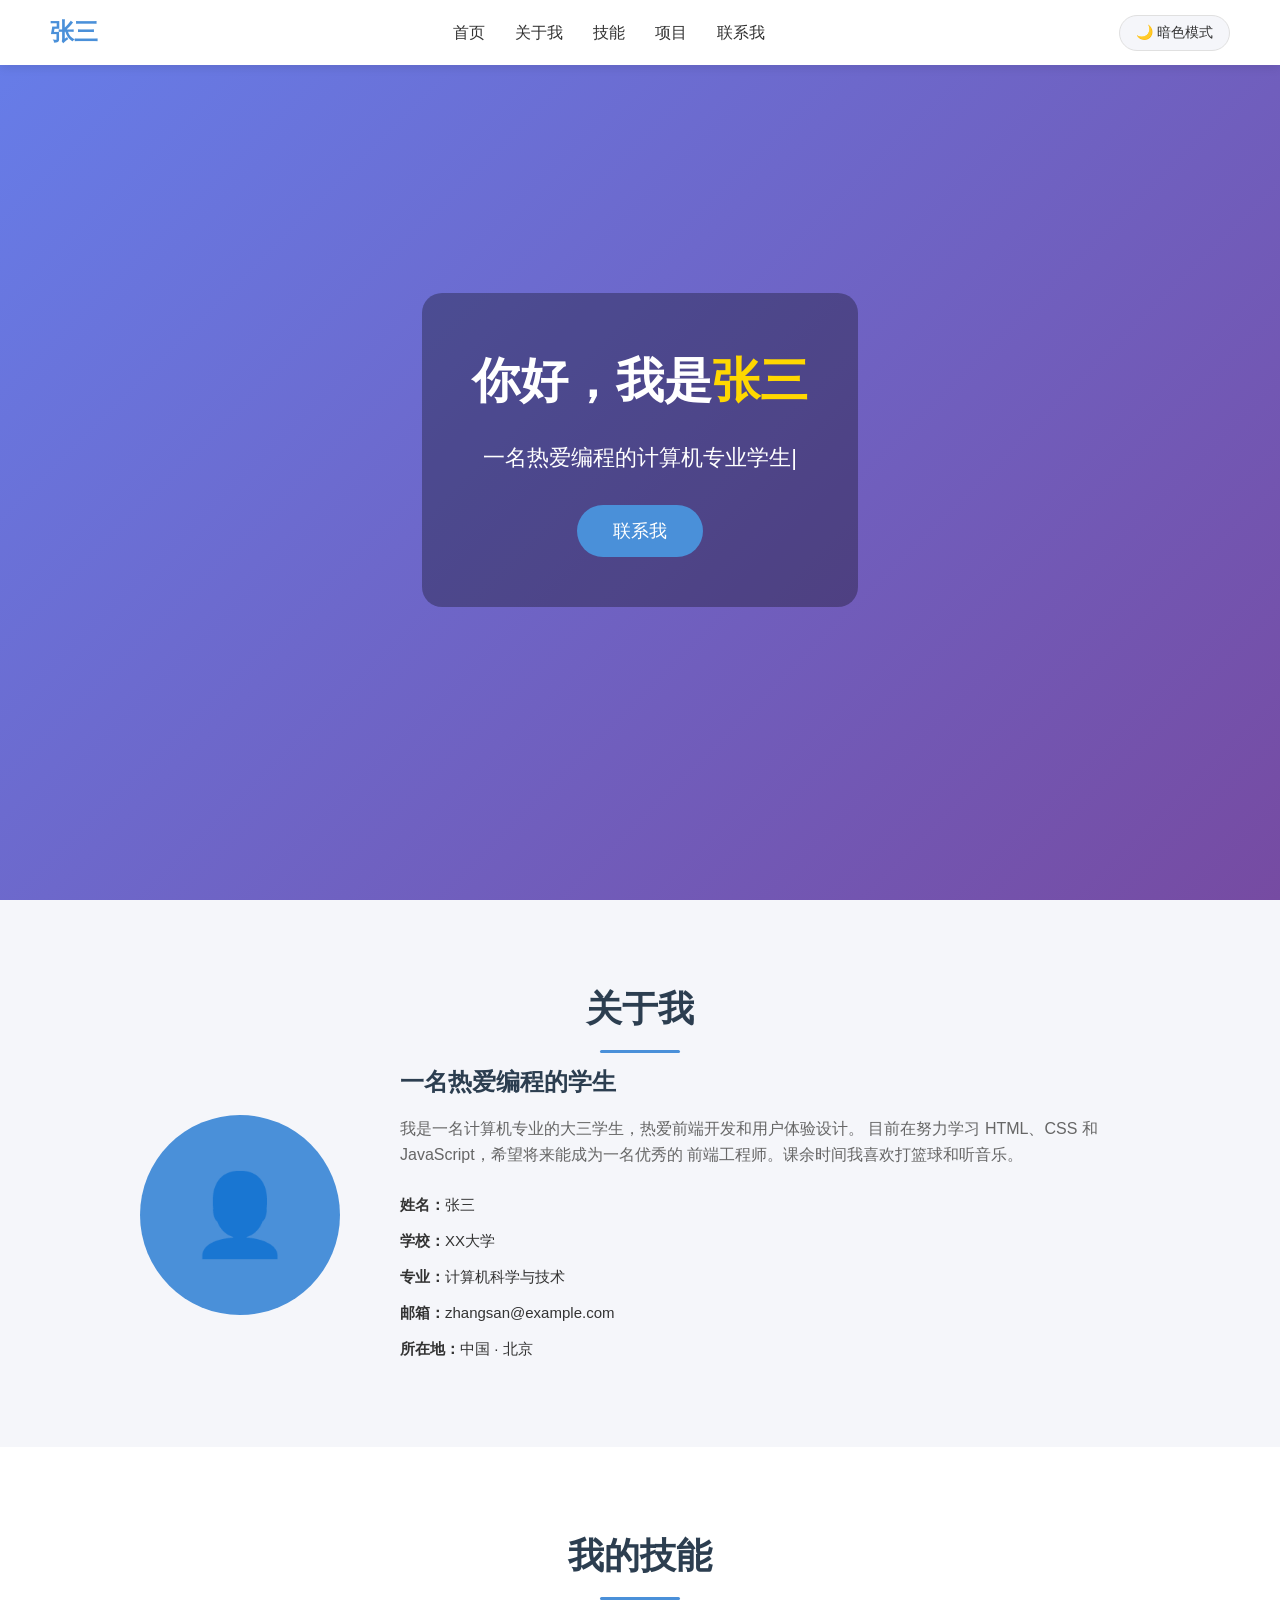
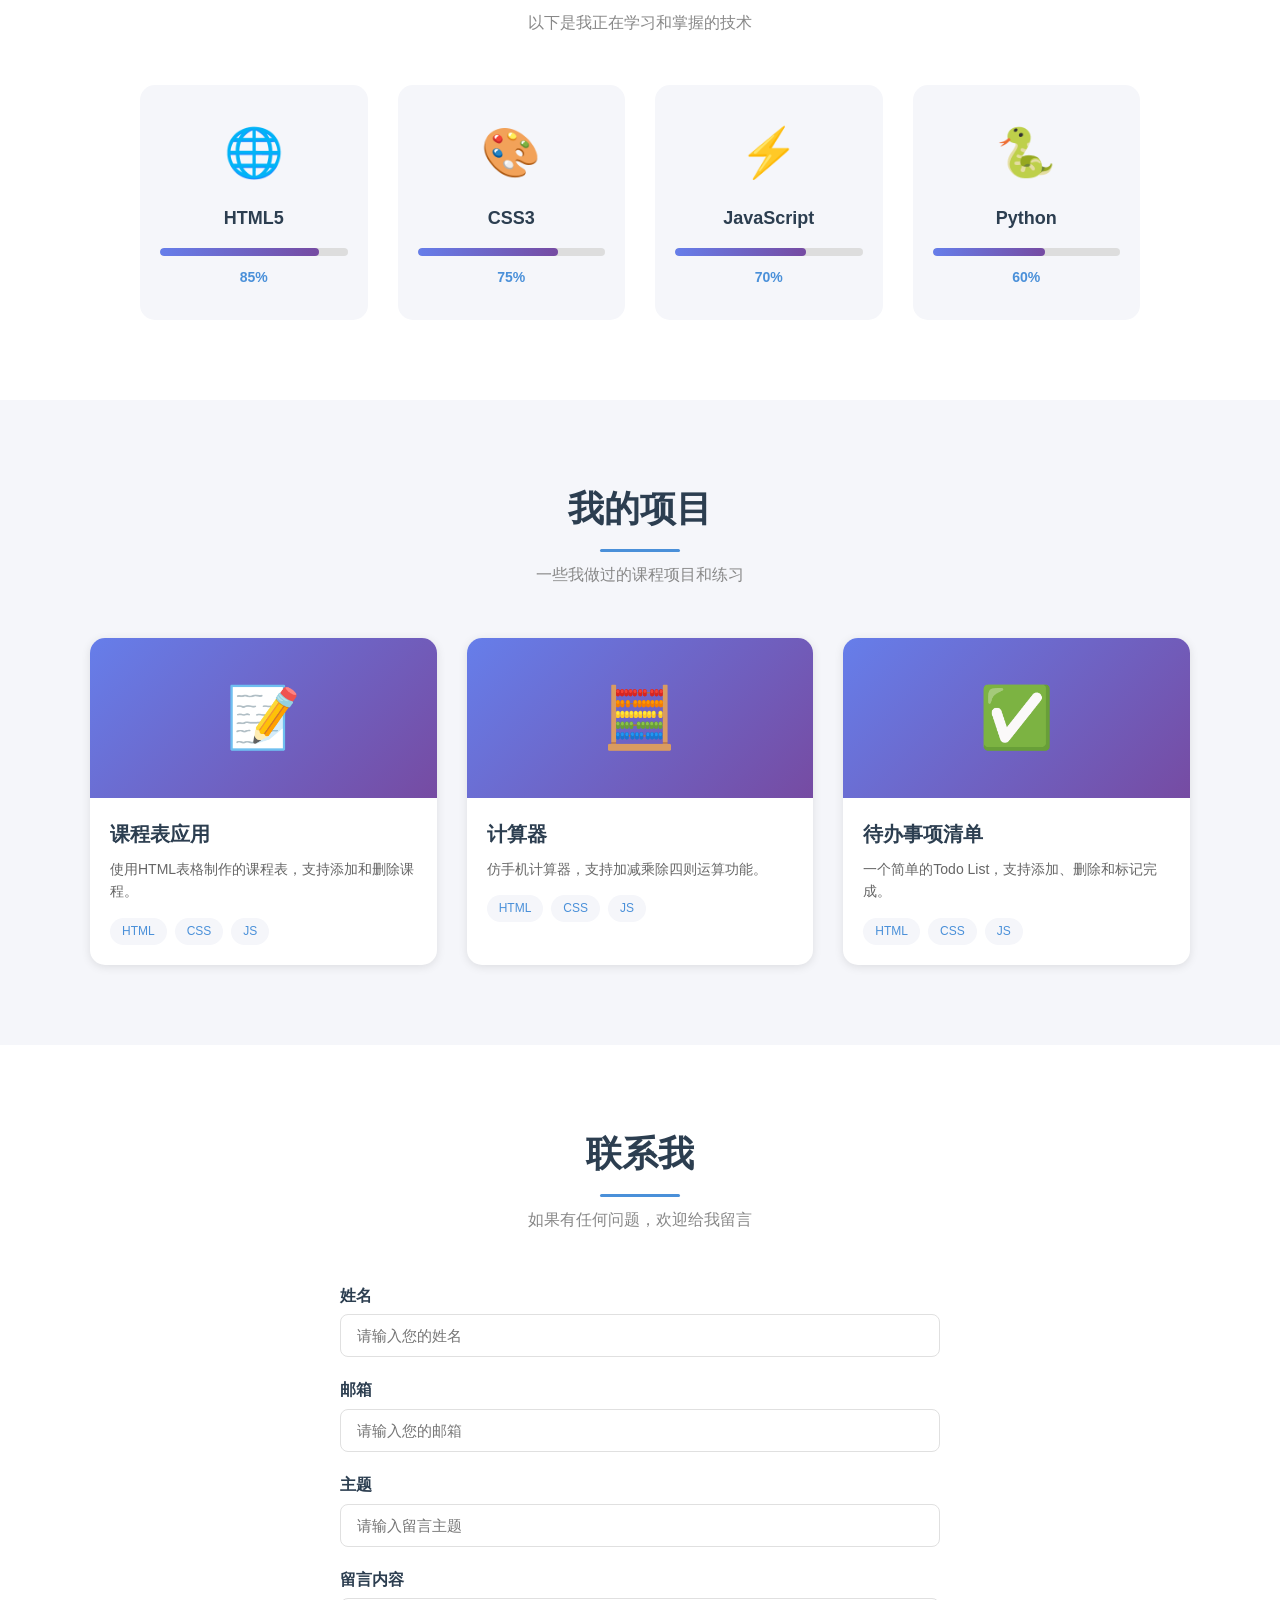
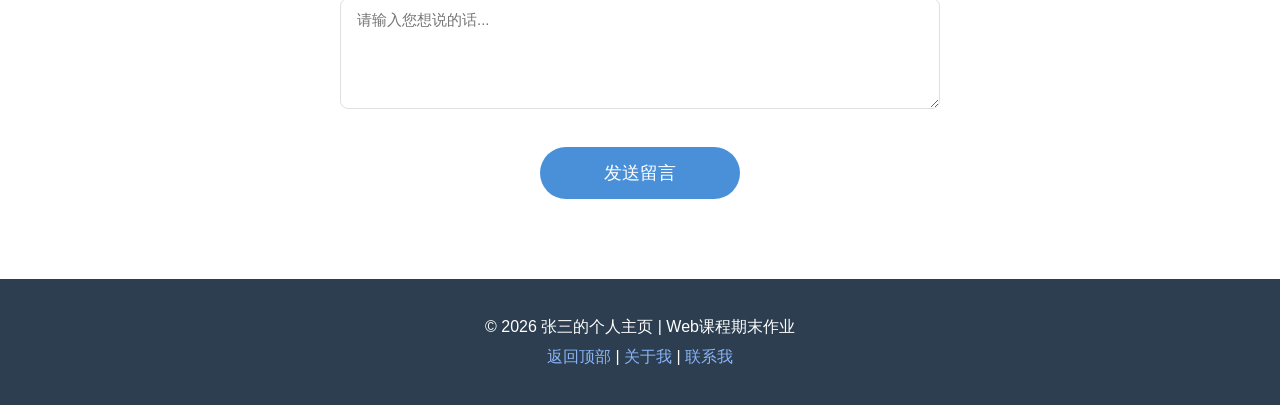
==== no-comments/index.html @ 019f41ea "个人主页 - Web课程期末作业 包含带注释和无注释两个版本，涵盖HTML/CSS/JS基础知识。" ====
<!DOCTYPE html>
<html lang="zh-CN">
<head>
    <meta charset="UTF-8">
    <meta name="viewport" content="width=device-width, initial-scale=1.0">
    <title>张三的个人主页 - Web期末作业</title>
    <link rel="stylesheet" href="style.css">
</head>
<body>
    <nav id="navbar">
        <div class="nav-logo">张三</div>
        <ul class="nav-links">
            <li><a href="#home">首页</a></li>
            <li><a href="#about">关于我</a></li>
            <li><a href="#skills">技能</a></li>
            <li><a href="#projects">项目</a></li>
            <li><a href="#contact">联系我</a></li>
        </ul>
        <button id="theme-toggle" class="theme-btn">🌙 暗色模式</button>
    </nav>

    <section id="home" class="hero">
        <div class="hero-overlay">
            <h1>你好，我是<span class="highlight">张三</span></h1>
            <p class="typing-text" id="typing-text"></p>
            <button class="btn-primary" onclick="scrollToSection('contact')">
                联系我
            </button>
        </div>
    </section>

    <section id="about" class="about-section">
        <h2 class="section-title">关于我</h2>
        <div class="about-container">
            <div class="about-image">
                <div class="avatar-placeholder">
                    <span>👤</span>
                </div>
            </div>
            <div class="about-text">
                <h3>一名热爱编程的学生</h3>
                <p>
                    我是一名计算机专业的大三学生，热爱前端开发和用户体验设计。
                    目前在努力学习 HTML、CSS 和 JavaScript，希望将来能成为一名优秀的
                    前端工程师。课余时间我喜欢打篮球和听音乐。
                </p>
                <ul class="info-list">
                    <li><strong>姓名：</strong>张三</li>
                    <li><strong>学校：</strong>XX大学</li>
                    <li><strong>专业：</strong>计算机科学与技术</li>
                    <li><strong>邮箱：</strong>zhangsan@example.com</li>
                    <li><strong>所在地：</strong>中国 · 北京</li>
                </ul>
            </div>
        </div>
    </section>

    <section id="skills" class="skills-section">
        <h2 class="section-title">我的技能</h2>
        <p class="section-subtitle">以下是我正在学习和掌握的技术</p>
        <div class="skills-grid">
            <div class="skill-card">
                <div class="skill-icon">🌐</div>
                <h3>HTML5</h3>
                <div class="progress-bar">
                    <div class="progress-fill" data-width="85%"></div>
                </div>
                <span class="skill-level">85%</span>
            </div>

            <div class="skill-card">
                <div class="skill-icon">🎨</div>
                <h3>CSS3</h3>
                <div class="progress-bar">
                    <div class="progress-fill" data-width="75%"></div>
                </div>
                <span class="skill-level">75%</span>
            </div>

            <div class="skill-card">
                <div class="skill-icon">⚡</div>
                <h3>JavaScript</h3>
                <div class="progress-bar">
                    <div class="progress-fill" data-width="70%"></div>
                </div>
                <span class="skill-level">70%</span>
            </div>

            <div class="skill-card">
                <div class="skill-icon">🐍</div>
                <h3>Python</h3>
                <div class="progress-bar">
                    <div class="progress-fill" data-width="60%"></div>
                </div>
                <span class="skill-level">60%</span>
            </div>
        </div>
    </section>

    <section id="projects" class="projects-section">
        <h2 class="section-title">我的项目</h2>
        <p class="section-subtitle">一些我做过的课程项目和练习</p>
        <div class="projects-grid">
            <div class="project-card">
                <div class="project-img-placeholder">📝</div>
                <div class="project-info">
                    <h3>课程表应用</h3>
                    <p>使用HTML表格制作的课程表，支持添加和删除课程。</p>
                    <div class="tags">
                        <span class="tag">HTML</span>
                        <span class="tag">CSS</span>
                        <span class="tag">JS</span>
                    </div>
                </div>
            </div>

            <div class="project-card">
                <div class="project-img-placeholder">🧮</div>
                <div class="project-info">
                    <h3>计算器</h3>
                    <p>仿手机计算器，支持加减乘除四则运算功能。</p>
                    <div class="tags">
                        <span class="tag">HTML</span>
                        <span class="tag">CSS</span>
                        <span class="tag">JS</span>
                    </div>
                </div>
            </div>

            <div class="project-card">
                <div class="project-img-placeholder">✅</div>
                <div class="project-info">
                    <h3>待办事项清单</h3>
                    <p>一个简单的Todo List，支持添加、删除和标记完成。</p>
                    <div class="tags">
                        <span class="tag">HTML</span>
                        <span class="tag">CSS</span>
                        <span class="tag">JS</span>
                    </div>
                </div>
            </div>
        </div>
    </section>

    <section id="contact" class="contact-section">
        <h2 class="section-title">联系我</h2>
        <p class="section-subtitle">如果有任何问题，欢迎给我留言</p>
        <form id="contact-form" class="contact-form">
            <div class="form-group">
                <label for="name">姓名</label>
                <input type="text" id="name" name="name"
                       placeholder="请输入您的姓名" required>
                <span class="error-msg" id="name-error"></span>
            </div>

            <div class="form-group">
                <label for="email">邮箱</label>
                <input type="email" id="email" name="email"
                       placeholder="请输入您的邮箱" required>
                <span class="error-msg" id="email-error"></span>
            </div>

            <div class="form-group">
                <label for="subject">主题</label>
                <input type="text" id="subject" name="subject"
                       placeholder="请输入留言主题" required>
                <span class="error-msg" id="subject-error"></span>
            </div>

            <div class="form-group">
                <label for="message">留言内容</label>
                <textarea id="message" name="message" rows="5"
                          placeholder="请输入您想说的话..." required></textarea>
                <span class="error-msg" id="message-error"></span>
            </div>

            <button type="submit" class="btn-primary btn-submit">
                发送留言
            </button>
        </form>
        <div id="success-message" class="success-message">
            ✅ 留言发送成功！感谢您的联系。
        </div>
    </section>

    <footer class="footer">
        <p>&copy; 2026 张三的个人主页 | Web课程期末作业</p>
        <p>
            <a href="#home">返回顶部</a> |
            <a href="#about">关于我</a> |
            <a href="#contact">联系我</a>
        </p>
    </footer>

    <button id="back-to-top" class="back-to-top" title="回到顶部">
        ↑
    </button>

    <script src="script.js"></script>
</body>
</html>
---- no-comments/style.css ----
:root {
    --primary-color: #4A90D9;
    --secondary-color: #2C3E50;
    --accent-color: #E74C3C;
    --bg-color: #FFFFFF;
    --text-color: #333333;
    --light-gray: #F5F6FA;
    --border-color: #E0E0E0;
    --shadow: 0 2px 10px rgba(0, 0, 0, 0.1);
    --transition: all 0.3s ease;
}

[data-theme="dark"] {
    --bg-color: #1A1A2E;
    --text-color: #E0E0E0;
    --light-gray: #16213E;
    --border-color: #2A2A4A;
    --secondary-color: #E0E0E0;
    --shadow: 0 2px 10px rgba(0, 0, 0, 0.4);
}

* {
    margin: 0;
    padding: 0;
    box-sizing: border-box;
}

html {
    scroll-behavior: smooth;
}

body {
    font-family: "Microsoft YaHei", "PingFang SC", sans-serif;
    line-height: 1.6;
    color: var(--text-color);
    background-color: var(--bg-color);
    transition: var(--transition);
}

#navbar {
    position: fixed;
    top: 0;
    left: 0;
    width: 100%;
    z-index: 1000;
    display: flex;
    justify-content: space-between;
    align-items: center;
    padding: 0 50px;
    height: 65px;
    background-color: var(--bg-color);
    box-shadow: var(--shadow);
    transition: var(--transition);
}

.nav-logo {
    font-size: 24px;
    font-weight: bold;
    color: var(--primary-color);
}

.nav-links {
    list-style: none;
    display: flex;
    gap: 30px;
}

.nav-links a {
    text-decoration: none;
    color: var(--text-color);
    font-size: 16px;
    font-weight: 500;
    transition: var(--transition);
    position: relative;
}

.nav-links a:hover {
    color: var(--primary-color);
}

.nav-links a::after {
    content: "";
    position: absolute;
    bottom: -4px;
    left: 0;
    width: 0;
    height: 2px;
    background-color: var(--primary-color);
    transition: width 0.3s ease;
}

.nav-links a:hover::after {
    width: 100%;
}

.theme-btn {
    padding: 8px 16px;
    border: 1px solid var(--border-color);
    border-radius: 20px;
    background-color: var(--light-gray);
    color: var(--text-color);
    cursor: pointer;
    font-size: 14px;
    transition: var(--transition);
}

.theme-btn:hover {
    background-color: var(--primary-color);
    color: white;
}

.hero {
    height: 100vh;
    background: linear-gradient(135deg, #667eea 0%, #764ba2 100%);
    display: flex;
    align-items: center;
    justify-content: center;
    text-align: center;
    color: white;
    margin-top: 0;
}

.hero-overlay {
    background-color: rgba(0, 0, 0, 0.3);
    padding: 50px;
    border-radius: 20px;
}

.hero h1 {
    font-size: 48px;
    margin-bottom: 20px;
}

.highlight {
    color: #FFD700;
}

.typing-text {
    font-size: 22px;
    margin-bottom: 30px;
    min-height: 30px;
}

.typing-text::after {
    content: "|";
    animation: blink 1s infinite;
}

@keyframes blink {
    0%, 50% { opacity: 1; }
    51%, 100% { opacity: 0; }
}

.btn-primary {
    padding: 14px 36px;
    font-size: 18px;
    background-color: var(--primary-color);
    color: white;
    border: none;
    border-radius: 30px;
    cursor: pointer;
    transition: var(--transition);
}

.btn-primary:hover {
    background-color: #357ABD;
    transform: translateY(-3px);
    box-shadow: 0 6px 20px rgba(74, 144, 217, 0.4);
}

.section-title {
    text-align: center;
    font-size: 36px;
    margin-bottom: 10px;
    color: var(--secondary-color);
    position: relative;
    padding-bottom: 15px;
}

.section-title::after {
    content: "";
    position: absolute;
    bottom: 0;
    left: 50%;
    transform: translateX(-50%);
    width: 80px;
    height: 3px;
    background-color: var(--primary-color);
    border-radius: 2px;
}

.section-subtitle {
    text-align: center;
    color: #888;
    margin-bottom: 50px;
    font-size: 16px;
}

.about-section {
    padding: 80px 50px;
    background-color: var(--light-gray);
    transition: var(--transition);
}

.about-container {
    display: flex;
    align-items: center;
    gap: 60px;
    max-width: 1000px;
    margin: 0 auto;
}

.about-image {
    flex-shrink: 0;
}

.avatar-placeholder {
    width: 200px;
    height: 200px;
    background-color: var(--primary-color);
    border-radius: 50%;
    display: flex;
    align-items: center;
    justify-content: center;
    font-size: 80px;
    color: white;
}

.about-text h3 {
    font-size: 24px;
    margin-bottom: 15px;
    color: var(--secondary-color);
}

.about-text p {
    margin-bottom: 20px;
    color: #666;
}

.info-list {
    list-style: none;
}

.info-list li {
    padding: 6px 0;
    font-size: 15px;
}

.skills-section {
    padding: 80px 50px;
    transition: var(--transition);
}

.skills-grid {
    display: grid;
    grid-template-columns: repeat(4, 1fr);
    gap: 30px;
    max-width: 1000px;
    margin: 0 auto;
}

.skill-card {
    background-color: var(--light-gray);
    padding: 30px 20px;
    border-radius: 15px;
    text-align: center;
    transition: transform 0.3s ease, box-shadow 0.3s ease;
}

.skill-card:hover {
    transform: translateY(-8px);
    box-shadow: 0 10px 30px rgba(0, 0, 0, 0.15);
}

.skill-icon {
    font-size: 48px;
    margin-bottom: 12px;
}

.skill-card h3 {
    font-size: 18px;
    margin-bottom: 15px;
    color: var(--secondary-color);
}

.progress-bar {
    width: 100%;
    height: 8px;
    background-color: #DDD;
    border-radius: 10px;
    overflow: hidden;
    margin-bottom: 8px;
}

.progress-fill {
    height: 100%;
    width: 0;
    background: linear-gradient(90deg, #667eea, #764ba2);
    border-radius: 10px;
    transition: width 1.5s ease;
}

.skill-level {
    font-size: 14px;
    font-weight: bold;
    color: var(--primary-color);
}

.projects-section {
    padding: 80px 50px;
    background-color: var(--light-gray);
    transition: var(--transition);
}

.projects-grid {
    display: grid;
    grid-template-columns: repeat(auto-fill, minmax(300px, 1fr));
    gap: 30px;
    max-width: 1100px;
    margin: 0 auto;
}

.project-card {
    background-color: var(--bg-color);
    border-radius: 15px;
    overflow: hidden;
    box-shadow: var(--shadow);
    transition: transform 0.3s ease;
}

.project-card:hover {
    transform: translateY(-5px);
}

.project-img-placeholder {
    height: 160px;
    background: linear-gradient(135deg, #667eea, #764ba2);
    display: flex;
    align-items: center;
    justify-content: center;
    font-size: 60px;
}

.project-info {
    padding: 20px;
}

.project-info h3 {
    font-size: 20px;
    margin-bottom: 8px;
    color: var(--secondary-color);
}

.project-info p {
    font-size: 14px;
    color: #666;
    margin-bottom: 15px;
}

.tags {
    display: flex;
    gap: 8px;
}

.tag {
    padding: 4px 12px;
    background-color: var(--light-gray);
    color: var(--primary-color);
    border-radius: 15px;
    font-size: 12px;
    font-weight: 500;
}

.contact-section {
    padding: 80px 50px;
    transition: var(--transition);
}

.contact-form {
    max-width: 600px;
    margin: 0 auto;
}

.form-group {
    margin-bottom: 20px;
}

.form-group label {
    display: block;
    margin-bottom: 6px;
    font-weight: 600;
    color: var(--secondary-color);
}

.form-group input,
.form-group textarea {
    width: 100%;
    padding: 12px 16px;
    border: 1px solid var(--border-color);
    border-radius: 8px;
    font-size: 15px;
    font-family: inherit;
    transition: border-color 0.3s ease;
    background-color: var(--bg-color);
    color: var(--text-color);
}

.form-group input:focus,
.form-group textarea:focus {
    outline: none;
    border-color: var(--primary-color);
    box-shadow: 0 0 0 3px rgba(74, 144, 217, 0.15);
}

.form-group input.error,
.form-group textarea.error {
    border-color: var(--accent-color);
}

.error-msg {
    color: var(--accent-color);
    font-size: 13px;
    margin-top: 4px;
    display: none;
}

.error-msg.show {
    display: block;
}

.btn-submit {
    display: block;
    margin: 30px auto 0;
    width: 100%;
    max-width: 200px;
}

.success-message {
    display: none;
    text-align: center;
    padding: 20px;
    background-color: #D4EDDA;
    color: #155724;
    border-radius: 10px;
    max-width: 600px;
    margin: 30px auto 0;
    font-size: 16px;
}

.success-message.show {
    display: block;
}

.footer {
    background-color: var(--secondary-color);
    color: white;
    text-align: center;
    padding: 30px 0;
    transition: var(--transition);
}

.footer a {
    color: #8AB4F8;
    text-decoration: none;
}

.footer a:hover {
    text-decoration: underline;
}

.footer p {
    margin: 5px 0;
}

.back-to-top {
    position: fixed;
    bottom: 30px;
    right: 30px;
    width: 45px;
    height: 45px;
    background-color: var(--primary-color);
    color: white;
    border: none;
    border-radius: 50%;
    font-size: 22px;
    cursor: pointer;
    box-shadow: 0 4px 12px rgba(74, 144, 217, 0.4);
    transition: var(--transition);
    z-index: 999;
    opacity: 0;
    visibility: hidden;
}

.back-to-top.show {
    opacity: 1;
    visibility: visible;
}

.back-to-top:hover {
    background-color: #357ABD;
    transform: translateY(-3px);
}

@media (max-width: 768px) {
    #navbar {
        flex-direction: column;
        height: auto;
        padding: 15px 20px;
        gap: 10px;
    }

    .nav-links {
        gap: 15px;
        flex-wrap: wrap;
        justify-content: center;
    }

    .hero h1 {
        font-size: 32px;
    }

    .about-container {
        flex-direction: column;
        text-align: center;
        gap: 30px;
    }

    .skills-grid {
        grid-template-columns: repeat(2, 1fr);
    }

    .projects-grid {
        grid-template-columns: 1fr;
    }

    .about-section,
    .skills-section,
    .projects-section,
    .contact-section {
        padding: 60px 20px;
    }
}

@media (max-width: 480px) {
    .skills-grid {
        grid-template-columns: 1fr;
    }

    .hero h1 {
        font-size: 26px;
    }

    .section-title {
        font-size: 28px;
    }
}
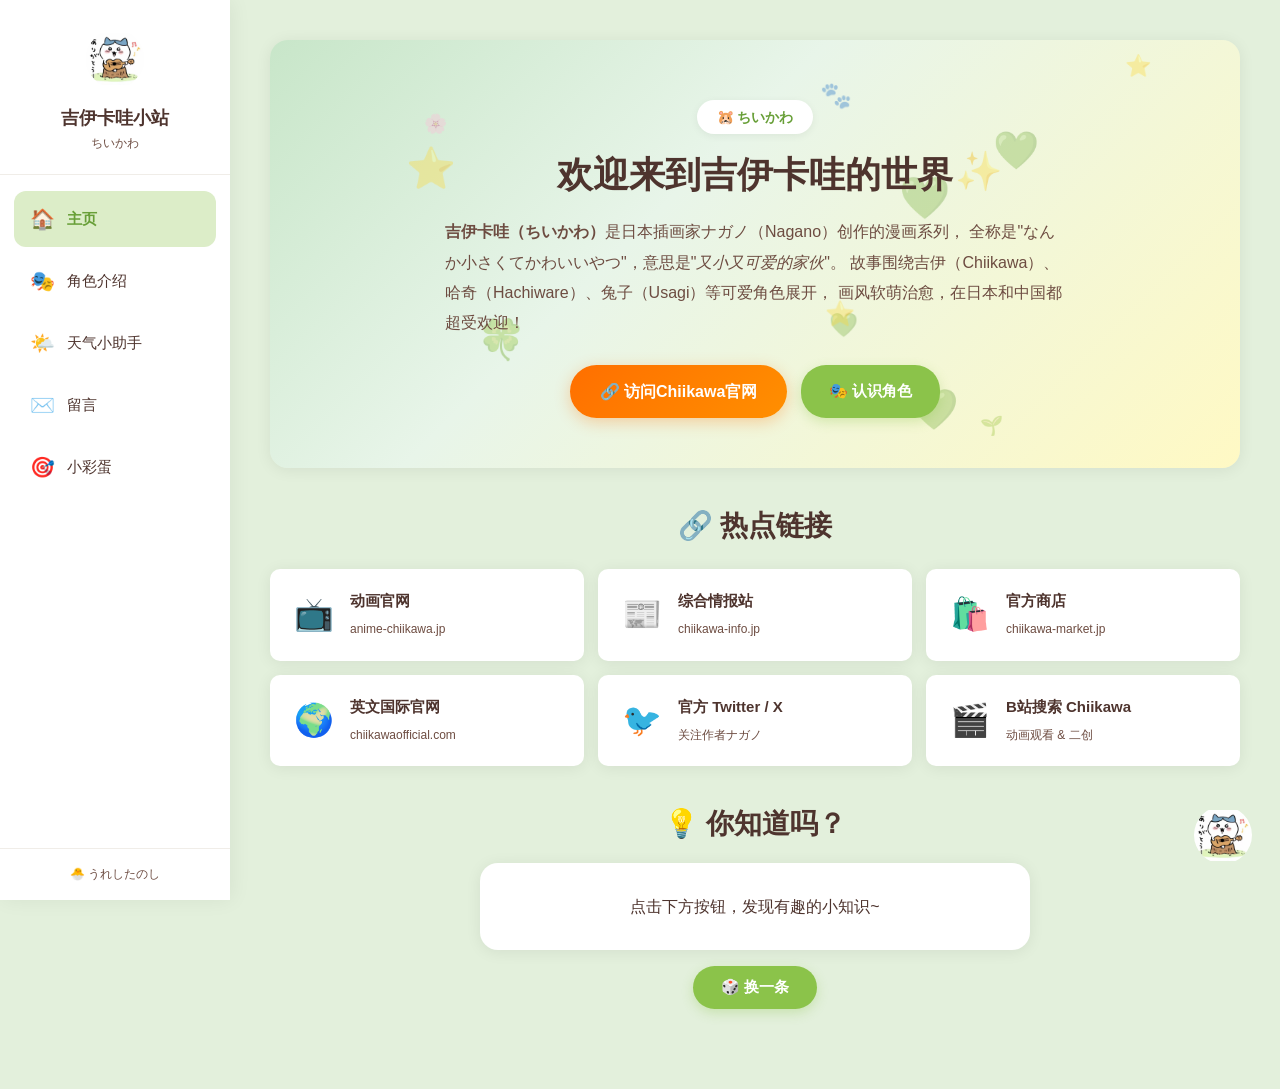
==== commit 728813ff: "吉伊卡哇主题小站 - 完整版 - 顶部导航改为左侧固定侧边栏 - 新增角色介绍页：合照热区悬停浮窗 + 九宫格角色图鉴 - 新增天气小助手弹窗（fetch API） - 新增小彩蛋戳一戳游戏 - 新增" ====
--- a/no-comments/index.html
+++ b/no-comments/index.html
@@ -3,198 +3,262 @@
 <head>
     <meta charset="UTF-8">
     <meta name="viewport" content="width=device-width, initial-scale=1.0">
-    <title>张三的个人主页 - Web期末作业</title>
+    <title>吉伊卡哇小站 - Chiikawa</title>
     <link rel="stylesheet" href="style.css">
 </head>
 <body>
-    <nav id="navbar">
-        <div class="nav-logo">张三</div>
-        <ul class="nav-links">
-            <li><a href="#home">首页</a></li>
-            <li><a href="#about">关于我</a></li>
-            <li><a href="#skills">技能</a></li>
-            <li><a href="#projects">项目</a></li>
-            <li><a href="#contact">联系我</a></li>
-        </ul>
-        <button id="theme-toggle" class="theme-btn">🌙 暗色模式</button>
-    </nav>
-
-    <section id="home" class="hero">
-        <div class="hero-overlay">
-            <h1>你好，我是<span class="highlight">张三</span></h1>
-            <p class="typing-text" id="typing-text"></p>
-            <button class="btn-primary" onclick="scrollToSection('contact')">
-                联系我
-            </button>
+    <div class="app-container">
+
+        <!-- ====== 左侧导航栏 ====== -->
+        <aside class="sidebar" id="sidebar">
+            <div class="sidebar-header">
+                <div class="sidebar-logo"><img src="images/chiikawa.png" alt="吉伊" class="sidebar-logo-img"></div>
+                <h2>吉伊卡哇小站</h2>
+                <p class="sidebar-subtitle">ちいかわ</p>
+            </div>
+
+            <nav class="sidebar-nav">
+                <a href="#" class="nav-item active" data-page="home">
+                    <span class="nav-icon">🏠</span>
+                    <span>主页</span>
+                </a>
+                <a href="#" class="nav-item" data-page="characters">
+                    <span class="nav-icon">🎭</span>
+                    <span>角色介绍</span>
+                </a>
+                <a href="#" class="nav-item modal-trigger" id="side-weather">
+                    <span class="nav-icon">🌤️</span>
+                    <span>天气小助手</span>
+                </a>
+                <a href="#" class="nav-item" data-page="contact">
+                    <span class="nav-icon">✉️</span>
+                    <span>留言</span>
+                </a>
+                <a href="#" class="nav-item modal-trigger" id="side-game">
+                    <span class="nav-icon">🎯</span>
+                    <span>小彩蛋</span>
+                </a>
+            </nav>
+
+            <div class="sidebar-footer">
+                <p>🐣 うれしたのし</p>
+            </div>
+        </aside>
+
+        <!-- ====== 主内容区 ====== -->
+        <main class="main-content">
+
+            <!-- ====== 主页 ====== -->
+            <section class="page active" id="page-home">
+                <div class="hero-section">
+                    <div class="floating-icons" id="floating-icons"></div>
+                    <div class="hero-content">
+                        <div class="hero-badge">🐹 ちいかわ</div>
+                        <h1 class="hero-title">欢迎来到吉伊卡哇的世界</h1>
+                        <p class="hero-description">
+                            <strong>吉伊卡哇（ちいかわ）</strong>是日本插画家ナガノ（Nagano）创作的漫画系列，
+                            全称是"なんか小さくてかわいいやつ"，意思是"<em>又小又可爱的家伙</em>"。
+                            故事围绕吉伊（Chiikawa）、哈奇（Hachiware）、兔子（Usagi）等可爱角色展开，
+                            画风软萌治愈，在日本和中国都超受欢迎！
+                        </p>
+                        <div class="hero-buttons">
+                            <a href="https://www.anime-chiikawa.jp/" target="_blank" class="btn-official">
+                                🔗 访问Chiikawa官网
+                            </a>
+                            <button class="btn-cute" data-page="characters">🎭 认识角色</button>
+                        </div>
+                    </div>
+                </div>
+
+                <div class="links-section">
+                    <h2 class="section-title">🔗 热点链接</h2>
+                    <div class="links-grid">
+                        <a href="https://www.anime-chiikawa.jp/" target="_blank" class="link-card">
+                            <span class="link-icon">📺</span>
+                            <span class="link-text">
+                                <strong>动画官网</strong>
+                                <small>anime-chiikawa.jp</small>
+                            </span>
+                        </a>
+                        <a href="https://chiikawa-info.jp" target="_blank" class="link-card">
+                            <span class="link-icon">📰</span>
+                            <span class="link-text">
+                                <strong>综合情报站</strong>
+                                <small>chiikawa-info.jp</small>
+                            </span>
+                        </a>
+                        <a href="https://www.chiikawa-market.jp" target="_blank" class="link-card">
+                            <span class="link-icon">🛍️</span>
+                            <span class="link-text">
+                                <strong>官方商店</strong>
+                                <small>chiikawa-market.jp</small>
+                            </span>
+                        </a>
+                        <a href="https://www.chiikawaofficial.com" target="_blank" class="link-card">
+                            <span class="link-icon">🌍</span>
+                            <span class="link-text">
+                                <strong>英文国际官网</strong>
+                                <small>chiikawaofficial.com</small>
+                            </span>
+                        </a>
+                        <a href="https://twitter.com/ngnchiikawa" target="_blank" class="link-card">
+                            <span class="link-icon">🐦</span>
+                            <span class="link-text">
+                                <strong>官方 Twitter / X</strong>
+                                <small>关注作者ナガノ</small>
+                            </span>
+                        </a>
+                        <a href="https://www.bilibili.com/search?keyword=chiikawa" target="_blank" class="link-card">
+                            <span class="link-icon">🎬</span>
+                            <span class="link-text">
+                                <strong>B站搜索 Chiikawa</strong>
+                                <small>动画观看 & 二创</small>
+                            </span>
+                        </a>
+                    </div>
+                </div>
+
+                <div class="fun-facts">
+                    <h2 class="section-title">💡 你知道吗？</h2>
+                    <div class="fact-card" id="fact-card">
+                        <p id="fact-text">点击下方按钮，发现有趣的小知识~</p>
+                    </div>
+                    <button class="btn-cute" id="btn-fact">🎲 换一条</button>
+                </div>
+            </section>
+
+            <!-- ====== 角色介绍页 ====== -->
+            <section class="page" id="page-characters">
+                <h2 class="section-title">🎭 角色介绍</h2>
+                <p class="section-subtitle">鼠标悬停查看角色信息，移开3秒后消失，点击可固定浮窗</p>
+
+                <div class="character-image-wrapper" id="character-image-wrapper">
+                    <img
+                        src="group-photo.jpg"
+                        alt="吉伊卡哇角色合照"
+                        class="character-photo"
+                        id="character-photo"
+                    >
+                    <div class="image-placeholder" id="image-placeholder">
+                        <div class="placeholder-content">
+                            <span class="placeholder-icon">📷</span>
+                            <p>请将你的吉伊卡哇合照命名为</p>
+                            <p><strong>group-photo.jpg</strong></p>
+                            <p>放入 no-comments 文件夹</p>
+                        </div>
+                    </div>
+                    <div class="tooltip" id="tooltip">
+                        <span class="tooltip-close" id="tooltip-close">&times;</span>
+                        <div class="tooltip-body">
+                            <div class="tooltip-name" id="tooltip-name"></div>
+                            <div class="tooltip-desc" id="tooltip-desc"></div>
+                        </div>
+                    </div>
+                </div>
+
+                <div class="character-cards" id="character-cards">
+                    <h3>角色列表（点击查看详情）</h3>
+                </div>
+            </section>
+
+            <!-- ====== 留言页 ====== -->
+            <section class="page" id="page-contact">
+                <h2 class="section-title">✉️ 留言</h2>
+                <p class="section-subtitle">有什么想说的，就写下来吧~</p>
+
+                <form id="contact-form" class="contact-form">
+                    <div class="form-group">
+                        <label for="name">昵称</label>
+                        <input type="text" id="name" name="name"
+                               placeholder="请输入你的昵称" required>
+                        <span class="error-msg" id="name-error"></span>
+                    </div>
+
+                    <div class="form-group">
+                        <label for="email">邮箱</label>
+                        <input type="email" id="email" name="email"
+                               placeholder="请输入你的邮箱" required>
+                        <span class="error-msg" id="email-error"></span>
+                    </div>
+
+                    <div class="form-group">
+                        <label for="subject">主题</label>
+                        <input type="text" id="subject" name="subject"
+                               placeholder="请输入留言主题" required>
+                        <span class="error-msg" id="subject-error"></span>
+                    </div>
+
+                    <div class="form-group">
+                        <label for="message">留言内容</label>
+                        <textarea id="message" name="message" rows="5"
+                                  placeholder="请输入你想说的话..." required></textarea>
+                        <span class="error-msg" id="message-error"></span>
+                    </div>
+
+                    <button type="submit" class="btn-cute btn-submit">
+                        💌 发送留言
+                    </button>
+                </form>
+
+                <div id="success-message" class="success-message">
+                    留言发送成功！感谢你的留言~
+                </div>
+            </section>
+
+        </main>
+    </div>
+
+    <!-- ====== 天气小助手弹窗 ====== -->
+    <div class="modal-overlay" id="weather-modal">
+        <div class="modal-card weather-modal-card">
+            <button class="modal-close" id="weather-close">&times;</button>
+            <h2 class="modal-title">🌤️ 天气小助手</h2>
+            <div class="weather-search">
+                <input type="text" id="city-input" class="city-input"
+                       placeholder="输入城市名，如：北京">
+                <button id="search-btn" class="btn-cute">🔍 查询</button>
+            </div>
+            <div class="weather-result-container" id="weather-result-container">
+                <div class="weather-placeholder">
+                    <span>🌈</span>
+                    <p>输入城市名，查看天气~</p>
+                </div>
+            </div>
         </div>
-    </section>
-
-    <section id="about" class="about-section">
-        <h2 class="section-title">关于我</h2>
-        <div class="about-container">
-            <div class="about-image">
-                <div class="avatar-placeholder">
-                    <span>👤</span>
-                </div>
-            </div>
-            <div class="about-text">
-                <h3>一名热爱编程的学生</h3>
-                <p>
-                    我是一名计算机专业的大三学生，热爱前端开发和用户体验设计。
-                    目前在努力学习 HTML、CSS 和 JavaScript，希望将来能成为一名优秀的
-                    前端工程师。课余时间我喜欢打篮球和听音乐。
-                </p>
-                <ul class="info-list">
-                    <li><strong>姓名：</strong>张三</li>
-                    <li><strong>学校：</strong>XX大学</li>
-                    <li><strong>专业：</strong>计算机科学与技术</li>
-                    <li><strong>邮箱：</strong>zhangsan@example.com</li>
-                    <li><strong>所在地：</strong>中国 · 北京</li>
-                </ul>
-            </div>
+    </div>
+
+    <!-- ====== 角色详情弹窗 ====== -->
+    <div class="modal-overlay" id="char-modal">
+        <div class="modal-card char-modal-card">
+            <button class="modal-close" id="char-modal-close">&times;</button>
+            <div class="modal-emoji" id="char-modal-emoji"></div>
+            <h2 class="modal-name" id="char-modal-name"></h2>
+            <p class="modal-desc" id="char-modal-desc"></p>
         </div>
-    </section>
-
-    <section id="skills" class="skills-section">
-        <h2 class="section-title">我的技能</h2>
-        <p class="section-subtitle">以下是我正在学习和掌握的技术</p>
-        <div class="skills-grid">
-            <div class="skill-card">
-                <div class="skill-icon">🌐</div>
-                <h3>HTML5</h3>
-                <div class="progress-bar">
-                    <div class="progress-fill" data-width="85%"></div>
-                </div>
-                <span class="skill-level">85%</span>
-            </div>
-
-            <div class="skill-card">
-                <div class="skill-icon">🎨</div>
-                <h3>CSS3</h3>
-                <div class="progress-bar">
-                    <div class="progress-fill" data-width="75%"></div>
-                </div>
-                <span class="skill-level">75%</span>
-            </div>
-
-            <div class="skill-card">
-                <div class="skill-icon">⚡</div>
-                <h3>JavaScript</h3>
-                <div class="progress-bar">
-                    <div class="progress-fill" data-width="70%"></div>
-                </div>
-                <span class="skill-level">70%</span>
-            </div>
-
-            <div class="skill-card">
-                <div class="skill-icon">🐍</div>
-                <h3>Python</h3>
-                <div class="progress-bar">
-                    <div class="progress-fill" data-width="60%"></div>
-                </div>
-                <span class="skill-level">60%</span>
-            </div>
+    </div>
+
+    <!-- ====== 小彩蛋弹窗 ====== -->
+    <div class="modal-overlay" id="game-modal">
+        <div class="modal-card game-modal-card">
+            <button class="modal-close" id="game-close">&times;</button>
+            <h2 class="modal-title">🎯 戳一戳吉伊</h2>
+            <p class="game-subtitle">点击跳来跳去的吉伊，看看能得多少分！</p>
+            <div class="game-area" id="game-area">
+                <div class="game-target" id="game-target"><img src="images/chiikawa.png" alt="吉伊" class="game-target-img"></div>
+            </div>
+            <div class="game-info">
+                <span>得分：<strong id="game-score">0</strong></span>
+                <span>剩余时间：<strong id="game-time">30</strong>秒</span>
+            </div>
+            <button class="btn-cute" id="btn-start-game">🎮 开始游戏</button>
         </div>
-    </section>
-
-    <section id="projects" class="projects-section">
-        <h2 class="section-title">我的项目</h2>
-        <p class="section-subtitle">一些我做过的课程项目和练习</p>
-        <div class="projects-grid">
-            <div class="project-card">
-                <div class="project-img-placeholder">📝</div>
-                <div class="project-info">
-                    <h3>课程表应用</h3>
-                    <p>使用HTML表格制作的课程表，支持添加和删除课程。</p>
-                    <div class="tags">
-                        <span class="tag">HTML</span>
-                        <span class="tag">CSS</span>
-                        <span class="tag">JS</span>
-                    </div>
-                </div>
-            </div>
-
-            <div class="project-card">
-                <div class="project-img-placeholder">🧮</div>
-                <div class="project-info">
-                    <h3>计算器</h3>
-                    <p>仿手机计算器，支持加减乘除四则运算功能。</p>
-                    <div class="tags">
-                        <span class="tag">HTML</span>
-                        <span class="tag">CSS</span>
-                        <span class="tag">JS</span>
-                    </div>
-                </div>
-            </div>
-
-            <div class="project-card">
-                <div class="project-img-placeholder">✅</div>
-                <div class="project-info">
-                    <h3>待办事项清单</h3>
-                    <p>一个简单的Todo List，支持添加、删除和标记完成。</p>
-                    <div class="tags">
-                        <span class="tag">HTML</span>
-                        <span class="tag">CSS</span>
-                        <span class="tag">JS</span>
-                    </div>
-                </div>
-            </div>
-        </div>
-    </section>
-
-    <section id="contact" class="contact-section">
-        <h2 class="section-title">联系我</h2>
-        <p class="section-subtitle">如果有任何问题，欢迎给我留言</p>
-        <form id="contact-form" class="contact-form">
-            <div class="form-group">
-                <label for="name">姓名</label>
-                <input type="text" id="name" name="name"
-                       placeholder="请输入您的姓名" required>
-                <span class="error-msg" id="name-error"></span>
-            </div>
-
-            <div class="form-group">
-                <label for="email">邮箱</label>
-                <input type="email" id="email" name="email"
-                       placeholder="请输入您的邮箱" required>
-                <span class="error-msg" id="email-error"></span>
-            </div>
-
-            <div class="form-group">
-                <label for="subject">主题</label>
-                <input type="text" id="subject" name="subject"
-                       placeholder="请输入留言主题" required>
-                <span class="error-msg" id="subject-error"></span>
-            </div>
-
-            <div class="form-group">
-                <label for="message">留言内容</label>
-                <textarea id="message" name="message" rows="5"
-                          placeholder="请输入您想说的话..." required></textarea>
-                <span class="error-msg" id="message-error"></span>
-            </div>
-
-            <button type="submit" class="btn-primary btn-submit">
-                发送留言
-            </button>
-        </form>
-        <div id="success-message" class="success-message">
-            ✅ 留言发送成功！感谢您的联系。
-        </div>
-    </section>
-
-    <footer class="footer">
-        <p>&copy; 2026 张三的个人主页 | Web课程期末作业</p>
-        <p>
-            <a href="#home">返回顶部</a> |
-            <a href="#about">关于我</a> |
-            <a href="#contact">联系我</a>
-        </p>
-    </footer>
-
-    <button id="back-to-top" class="back-to-top" title="回到顶部">
-        ↑
-    </button>
+    </div>
+
+    <!-- ====== 右下角浮动小伙伴 ====== -->
+    <div class="floating-mascot" id="floating-mascot" title="点我试试~">
+        <img src="images/chiikawa.png" alt="吉伊" class="mascot-img">
+        <span class="mascot-bubble" id="mascot-bubble">戳戳我~</span>
+    </div>
 
     <script src="script.js"></script>
 </body>
--- a/no-comments/style.css
+++ b/no-comments/style.css
@@ -1,556 +1,751 @@
 :root {
-    --primary-color: #4A90D9;
-    --secondary-color: #2C3E50;
-    --accent-color: #E74C3C;
-    --bg-color: #FFFFFF;
-    --text-color: #333333;
-    --light-gray: #F5F6FA;
-    --border-color: #E0E0E0;
-    --shadow: 0 2px 10px rgba(0, 0, 0, 0.1);
+    --bg-green: #E3F0DC;
+    --sidebar-bg: #FFFFFF;
+    --primary: #8BC34A;
+    --primary-dark: #689F38;
+    --accent-pink: #FFAB91;
+    --accent-yellow: #FFF9C4;
+    --text: #4E342E;
+    --text-light: #6D4C41;
+    --card-bg: #FFFFFF;
+    --border: #DCEDC8;
+    --shadow: 0 2px 16px rgba(0,0,0,0.07);
+    --shadow-lg: 0 8px 32px rgba(0,0,0,0.10);
+    --radius: 18px;
+    --radius-sm: 10px;
     --transition: all 0.3s ease;
 }
 
-[data-theme="dark"] {
-    --bg-color: #1A1A2E;
-    --text-color: #E0E0E0;
-    --light-gray: #16213E;
-    --border-color: #2A2A4A;
-    --secondary-color: #E0E0E0;
-    --shadow: 0 2px 10px rgba(0, 0, 0, 0.4);
-}
-
-* {
-    margin: 0;
-    padding: 0;
-    box-sizing: border-box;
-}
-
-html {
-    scroll-behavior: smooth;
-}
+* { margin: 0; padding: 0; box-sizing: border-box; }
+html { scroll-behavior: smooth; }
 
 body {
-    font-family: "Microsoft YaHei", "PingFang SC", sans-serif;
+    font-family: "Microsoft YaHei", "PingFang SC", "Noto Sans SC", sans-serif;
+    background-color: var(--bg-green);
+    color: var(--text);
     line-height: 1.6;
-    color: var(--text-color);
-    background-color: var(--bg-color);
-    transition: var(--transition);
-}
-
-#navbar {
+    min-height: 100vh;
+}
+
+.app-container {
+    display: flex;
+    min-height: 100vh;
+}
+
+/* ====== 左侧导航栏 ====== */
+.sidebar {
     position: fixed;
-    top: 0;
-    left: 0;
-    width: 100%;
-    z-index: 1000;
-    display: flex;
-    justify-content: space-between;
+    top: 0; left: 0;
+    width: 230px;
+    height: 100vh;
+    background-color: var(--sidebar-bg);
+    box-shadow: 2px 0 20px rgba(0,0,0,0.06);
+    display: flex;
+    flex-direction: column;
+    z-index: 100;
+    transition: var(--transition);
+}
+
+.sidebar-header {
+    padding: 30px 20px 20px;
+    text-align: center;
+    border-bottom: 1px solid #F0EDE8;
+}
+
+.sidebar-logo {
+    margin-bottom: 8px;
+    animation: bounce 2s infinite;
+}
+
+.sidebar-logo-img {
+    width: 58px;
+    height: 58px;
+    object-fit: contain;
+    border-radius: 50%;
+}
+
+@keyframes bounce {
+    0%, 100% { transform: translateY(0); }
+    50% { transform: translateY(-8px); }
+}
+
+.sidebar-header h2 {
+    font-size: 18px;
+    color: var(--text);
+    font-weight: 700;
+}
+
+.sidebar-subtitle {
+    font-size: 12px;
+    color: var(--text-light);
+    margin-top: 2px;
+}
+
+.sidebar-nav {
+    flex: 1;
+    padding: 16px 14px;
+    display: flex;
+    flex-direction: column;
+    gap: 6px;
+}
+
+.nav-item {
+    display: flex;
     align-items: center;
-    padding: 0 50px;
-    height: 65px;
-    background-color: var(--bg-color);
+    gap: 12px;
+    padding: 12px 16px;
+    border-radius: 12px;
+    text-decoration: none;
+    color: var(--text);
+    font-size: 15px;
+    font-weight: 500;
+    transition: var(--transition);
+    cursor: pointer;
+}
+
+.nav-item:hover {
+    background-color: #F1F8E9;
+}
+
+.nav-item.active {
+    background-color: #DCEDC8;
+    color: var(--primary-dark);
+    font-weight: 600;
+}
+
+.nav-icon { font-size: 20px; }
+
+.sidebar-footer {
+    padding: 16px 20px;
+    text-align: center;
+    border-top: 1px solid #F0EDE8;
+    font-size: 12px;
+    color: var(--text-light);
+}
+
+/* ====== 主内容区 ====== */
+.main-content {
+    margin-left: 230px;
+    flex: 1;
+    padding: 40px;
+    max-width: calc(100% - 230px);
+}
+
+.page {
+    display: none;
+    animation: fadeIn 0.35s ease;
+}
+
+.page.active { display: block; }
+
+@keyframes fadeIn {
+    from { opacity: 0; transform: translateY(14px); }
+    to   { opacity: 1; transform: translateY(0); }
+}
+
+/* ====== 通用标题 ====== */
+.section-title {
+    text-align: center;
+    font-size: 28px;
+    margin-bottom: 4px;
+    color: var(--text);
+}
+
+.section-subtitle {
+    text-align: center;
+    color: var(--text-light);
+    margin-bottom: 28px;
+    font-size: 14px;
+}
+
+/* ====== 主页 Hero ====== */
+.hero-section {
+    position: relative;
+    background: linear-gradient(135deg, #C8E6C9 0%, #E8F5E9 40%, #FFF9C4 100%);
+    border-radius: var(--radius);
+    padding: 60px 40px 50px;
+    text-align: center;
+    margin-bottom: 36px;
     box-shadow: var(--shadow);
-    transition: var(--transition);
-}
-
-.nav-logo {
-    font-size: 24px;
-    font-weight: bold;
-    color: var(--primary-color);
-}
-
-.nav-links {
-    list-style: none;
-    display: flex;
-    gap: 30px;
-}
-
-.nav-links a {
+    overflow: hidden;
+}
+
+.floating-icons {
+    position: absolute;
+    top: 0; left: 0;
+    width: 100%; height: 100%;
+    pointer-events: none;
+}
+
+.float-icon {
+    position: absolute;
+    font-size: 28px;
+    opacity: 0.35;
+    animation: floatAround 8s ease-in-out infinite;
+}
+
+@keyframes floatAround {
+    0%, 100% { transform: translateY(0) rotate(0deg); }
+    25% { transform: translateY(-18px) rotate(5deg); }
+    50% { transform: translateY(-6px) rotate(-3deg); }
+    75% { transform: translateY(-22px) rotate(4deg); }
+}
+
+.hero-content { position: relative; z-index: 1; }
+
+.hero-badge {
+    display: inline-block;
+    background-color: #FFF;
+    padding: 6px 20px;
+    border-radius: 20px;
+    font-size: 14px;
+    font-weight: 600;
+    color: var(--primary-dark);
+    margin-bottom: 18px;
+    box-shadow: 0 2px 8px rgba(0,0,0,0.06);
+}
+
+.hero-title {
+    font-size: 36px;
+    margin-bottom: 18px;
+    color: var(--text);
+    line-height: 1.3;
+}
+
+.hero-description {
+    font-size: 16px;
+    color: var(--text-light);
+    max-width: 620px;
+    margin: 0 auto 26px;
+    line-height: 1.9;
+    text-align: left;
+}
+
+.hero-buttons {
+    display: flex;
+    gap: 14px;
+    justify-content: center;
+    flex-wrap: wrap;
+}
+
+.btn-official {
+    display: inline-block;
+    padding: 14px 30px;
+    font-size: 16px;
+    font-weight: 600;
+    background: linear-gradient(135deg, #FF6F00, #FF8F00);
+    color: white;
     text-decoration: none;
-    color: var(--text-color);
-    font-size: 16px;
-    font-weight: 500;
-    transition: var(--transition);
-    position: relative;
-}
-
-.nav-links a:hover {
-    color: var(--primary-color);
-}
-
-.nav-links a::after {
-    content: "";
-    position: absolute;
-    bottom: -4px;
-    left: 0;
-    width: 0;
-    height: 2px;
-    background-color: var(--primary-color);
-    transition: width 0.3s ease;
-}
-
-.nav-links a:hover::after {
-    width: 100%;
-}
-
-.theme-btn {
-    padding: 8px 16px;
-    border: 1px solid var(--border-color);
-    border-radius: 20px;
-    background-color: var(--light-gray);
-    color: var(--text-color);
+    border-radius: 28px;
+    transition: var(--transition);
+    box-shadow: 0 4px 16px rgba(255,111,0,0.3);
+}
+
+.btn-official:hover {
+    transform: translateY(-2px);
+    box-shadow: 0 6px 24px rgba(255,111,0,0.4);
+}
+
+.btn-cute {
+    padding: 12px 28px;
+    font-size: 15px;
+    font-weight: 600;
+    background-color: var(--primary);
+    color: white;
+    border: none;
+    border-radius: 25px;
     cursor: pointer;
-    font-size: 14px;
-    transition: var(--transition);
-}
-
-.theme-btn:hover {
-    background-color: var(--primary-color);
-    color: white;
-}
-
-.hero {
-    height: 100vh;
-    background: linear-gradient(135deg, #667eea 0%, #764ba2 100%);
+    font-family: inherit;
+    transition: var(--transition);
+    box-shadow: 0 4px 12px rgba(139,195,74,0.3);
+}
+
+.btn-cute:hover {
+    background-color: var(--primary-dark);
+    transform: translateY(-2px);
+    box-shadow: 0 6px 20px rgba(139,195,74,0.4);
+}
+
+/* ====== 热点链接 ====== */
+.links-section { margin-bottom: 36px; }
+
+.links-grid {
+    display: grid;
+    grid-template-columns: repeat(3, 1fr);
+    gap: 14px;
+    margin-top: 20px;
+}
+
+.link-card {
+    display: flex;
+    align-items: center;
+    gap: 16px;
+    background-color: var(--card-bg);
+    padding: 20px 24px;
+    border-radius: var(--radius-sm);
+    text-decoration: none;
+    color: var(--text);
+    box-shadow: var(--shadow);
+    transition: var(--transition);
+}
+
+.link-card:hover {
+    transform: translateY(-3px);
+    box-shadow: var(--shadow-lg);
+    background-color: #FFFDE7;
+}
+
+.link-icon { font-size: 32px; flex-shrink: 0; }
+.link-text strong { display: block; font-size: 15px; margin-bottom: 2px; }
+.link-text small { font-size: 12px; color: var(--text-light); }
+
+/* ====== 趣味小知识 ====== */
+.fun-facts { text-align: center; margin-bottom: 40px; }
+
+.fact-card {
+    background-color: var(--card-bg);
+    border-radius: var(--radius);
+    padding: 30px;
+    max-width: 550px;
+    margin: 16px auto;
+    box-shadow: var(--shadow);
+    min-height: 80px;
     display: flex;
     align-items: center;
     justify-content: center;
-    text-align: center;
-    color: white;
-    margin-top: 0;
-}
-
-.hero-overlay {
-    background-color: rgba(0, 0, 0, 0.3);
-    padding: 50px;
-    border-radius: 20px;
-}
-
-.hero h1 {
-    font-size: 48px;
-    margin-bottom: 20px;
-}
-
-.highlight {
-    color: #FFD700;
-}
-
-.typing-text {
-    font-size: 22px;
-    margin-bottom: 30px;
-    min-height: 30px;
-}
-
-.typing-text::after {
-    content: "|";
-    animation: blink 1s infinite;
-}
-
-@keyframes blink {
-    0%, 50% { opacity: 1; }
-    51%, 100% { opacity: 0; }
-}
-
-.btn-primary {
-    padding: 14px 36px;
-    font-size: 18px;
-    background-color: var(--primary-color);
-    color: white;
-    border: none;
-    border-radius: 30px;
-    cursor: pointer;
-    transition: var(--transition);
-}
-
-.btn-primary:hover {
-    background-color: #357ABD;
-    transform: translateY(-3px);
-    box-shadow: 0 6px 20px rgba(74, 144, 217, 0.4);
-}
-
-.section-title {
-    text-align: center;
-    font-size: 36px;
-    margin-bottom: 10px;
-    color: var(--secondary-color);
+    transition: var(--transition);
+}
+
+.fact-card p { font-size: 16px; line-height: 1.7; }
+
+/* ====== 角色介绍页 ====== */
+.character-image-wrapper {
     position: relative;
-    padding-bottom: 15px;
-}
-
-.section-title::after {
-    content: "";
-    position: absolute;
-    bottom: 0;
-    left: 50%;
-    transform: translateX(-50%);
-    width: 80px;
-    height: 3px;
-    background-color: var(--primary-color);
-    border-radius: 2px;
-}
-
-.section-subtitle {
-    text-align: center;
-    color: #888;
-    margin-bottom: 50px;
-    font-size: 16px;
-}
-
-.about-section {
-    padding: 80px 50px;
-    background-color: var(--light-gray);
-    transition: var(--transition);
-}
-
-.about-container {
-    display: flex;
-    align-items: center;
-    gap: 60px;
-    max-width: 1000px;
-    margin: 0 auto;
-}
-
-.about-image {
-    flex-shrink: 0;
-}
-
-.avatar-placeholder {
-    width: 200px;
-    height: 200px;
-    background-color: var(--primary-color);
-    border-radius: 50%;
+    max-width: 700px;
+    margin: 0 auto 30px;
+    border-radius: var(--radius);
+    overflow: hidden;
+    box-shadow: var(--shadow-lg);
+    background-color: #FFF;
+    cursor: crosshair;
+}
+
+.character-photo {
+    display: none;
+    width: 100%;
+    height: auto;
+}
+
+.character-photo.loaded { display: block; }
+
+.image-placeholder {
     display: flex;
     align-items: center;
     justify-content: center;
-    font-size: 80px;
-    color: white;
-}
-
-.about-text h3 {
-    font-size: 24px;
-    margin-bottom: 15px;
-    color: var(--secondary-color);
-}
-
-.about-text p {
-    margin-bottom: 20px;
-    color: #666;
-}
-
-.info-list {
-    list-style: none;
-}
-
-.info-list li {
-    padding: 6px 0;
-    font-size: 15px;
-}
-
-.skills-section {
-    padding: 80px 50px;
-    transition: var(--transition);
-}
-
-.skills-grid {
+    min-height: 360px;
+    background: linear-gradient(135deg, #E8F5E9, #F1F8E9);
+}
+
+.placeholder-content { text-align: center; color: var(--text-light); }
+.placeholder-icon { font-size: 72px; display: block; margin-bottom: 16px; }
+.placeholder-content p { margin: 4px 0; font-size: 14px; }
+.character-photo.loaded ~ .image-placeholder { display: none; }
+
+/* 悬停浮窗 */
+.tooltip {
+    position: absolute;
+    pointer-events: auto;
+    opacity: 0;
+    visibility: hidden;
+    background-color: rgba(255,255,255,0.97);
+    border-radius: 14px;
+    padding: 14px 18px;
+    box-shadow: 0 8px 28px rgba(0,0,0,0.18);
+    z-index: 25;
+    transition: opacity 0.2s ease, visibility 0.2s ease;
+    max-width: 230px;
+    min-width: 160px;
+}
+
+.tooltip.visible { opacity: 1; visibility: visible; }
+
+.tooltip.pinned {
+    box-shadow: 0 8px 28px rgba(139,195,74,0.3);
+    border: 2px solid var(--primary);
+}
+
+.tooltip-close {
+    display: none;
+    position: absolute;
+    top: 4px; right: 8px;
+    background: none;
+    border: none;
+    font-size: 18px;
+    cursor: pointer;
+    color: #999;
+    line-height: 1;
+}
+
+.tooltip.pinned .tooltip-close { display: block; }
+
+.tooltip-body { pointer-events: none; }
+.tooltip-name { font-weight: 700; font-size: 15px; color: var(--text); margin-bottom: 4px; }
+.tooltip-desc { font-size: 13px; color: var(--text-light); line-height: 1.5; }
+
+/* 九宫格角色网格 */
+.char-grid-section {
+    max-width: 700px;
+    margin: 0 auto;
+    text-align: center;
+}
+
+.char-grid-section h3 {
+    font-size: 20px;
+    margin-bottom: 16px;
+}
+
+.char-grid {
     display: grid;
-    grid-template-columns: repeat(4, 1fr);
-    gap: 30px;
-    max-width: 1000px;
-    margin: 0 auto;
-}
-
-.skill-card {
-    background-color: var(--light-gray);
-    padding: 30px 20px;
-    border-radius: 15px;
-    text-align: center;
-    transition: transform 0.3s ease, box-shadow 0.3s ease;
-}
-
-.skill-card:hover {
-    transform: translateY(-8px);
-    box-shadow: 0 10px 30px rgba(0, 0, 0, 0.15);
-}
-
-.skill-icon {
-    font-size: 48px;
-    margin-bottom: 12px;
-}
-
-.skill-card h3 {
-    font-size: 18px;
-    margin-bottom: 15px;
-    color: var(--secondary-color);
-}
-
-.progress-bar {
-    width: 100%;
-    height: 8px;
-    background-color: #DDD;
-    border-radius: 10px;
-    overflow: hidden;
-    margin-bottom: 8px;
-}
-
-.progress-fill {
-    height: 100%;
-    width: 0;
-    background: linear-gradient(90deg, #667eea, #764ba2);
-    border-radius: 10px;
-    transition: width 1.5s ease;
-}
-
-.skill-level {
-    font-size: 14px;
-    font-weight: bold;
-    color: var(--primary-color);
-}
-
-.projects-section {
-    padding: 80px 50px;
-    background-color: var(--light-gray);
-    transition: var(--transition);
-}
-
-.projects-grid {
-    display: grid;
-    grid-template-columns: repeat(auto-fill, minmax(300px, 1fr));
-    gap: 30px;
-    max-width: 1100px;
-    margin: 0 auto;
-}
-
-.project-card {
-    background-color: var(--bg-color);
-    border-radius: 15px;
+    grid-template-columns: repeat(3, 1fr);
+    gap: 20px;
+}
+
+.char-grid-card {
+    background-color: var(--card-bg);
+    border-radius: var(--radius);
     overflow: hidden;
     box-shadow: var(--shadow);
-    transition: transform 0.3s ease;
-}
-
-.project-card:hover {
-    transform: translateY(-5px);
-}
-
-.project-img-placeholder {
-    height: 160px;
-    background: linear-gradient(135deg, #667eea, #764ba2);
+    cursor: pointer;
+    transition: var(--transition);
+    text-align: center;
+}
+
+.char-grid-card:hover {
+    transform: translateY(-6px);
+    box-shadow: var(--shadow-lg);
+}
+
+.char-grid-img {
+    width: 100%;
+    aspect-ratio: 1 / 1;
+    object-fit: cover;
+    display: block;
+}
+
+.char-grid-img-placeholder {
+    width: 100%;
+    aspect-ratio: 1 / 1;
     display: flex;
     align-items: center;
     justify-content: center;
-    font-size: 60px;
-}
-
-.project-info {
-    padding: 20px;
-}
-
-.project-info h3 {
-    font-size: 20px;
-    margin-bottom: 8px;
-    color: var(--secondary-color);
-}
-
-.project-info p {
-    font-size: 14px;
-    color: #666;
-    margin-bottom: 15px;
-}
-
-.tags {
-    display: flex;
-    gap: 8px;
-}
-
-.tag {
-    padding: 4px 12px;
-    background-color: var(--light-gray);
-    color: var(--primary-color);
-    border-radius: 15px;
-    font-size: 12px;
-    font-weight: 500;
-}
-
-.contact-section {
-    padding: 80px 50px;
-    transition: var(--transition);
-}
-
+    font-size: 52px;
+    background: linear-gradient(135deg, #E8F5E9, #DCEDC8);
+}
+
+.char-grid-name {
+    padding: 12px 8px;
+    font-size: 15px;
+    font-weight: 600;
+    color: var(--text);
+}
+
+/* ====== 留言 ====== */
 .contact-form {
-    max-width: 600px;
+    max-width: 500px;
     margin: 0 auto;
-}
-
-.form-group {
-    margin-bottom: 20px;
-}
+    background-color: white;
+    border-radius: var(--radius);
+    padding: 30px;
+    box-shadow: var(--shadow);
+}
+
+.form-group { margin-bottom: 18px; }
 
 .form-group label {
     display: block;
     margin-bottom: 6px;
     font-weight: 600;
-    color: var(--secondary-color);
+    font-size: 14px;
 }
 
 .form-group input,
 .form-group textarea {
     width: 100%;
     padding: 12px 16px;
-    border: 1px solid var(--border-color);
-    border-radius: 8px;
+    border: 2px solid #E0E0E0;
+    border-radius: 10px;
     font-size: 15px;
     font-family: inherit;
-    transition: border-color 0.3s ease;
-    background-color: var(--bg-color);
-    color: var(--text-color);
+    transition: var(--transition);
+    outline: none;
+    background-color: #FAFAFA;
 }
 
 .form-group input:focus,
 .form-group textarea:focus {
-    outline: none;
-    border-color: var(--primary-color);
-    box-shadow: 0 0 0 3px rgba(74, 144, 217, 0.15);
+    border-color: var(--primary);
+    box-shadow: 0 0 0 3px rgba(139,195,74,0.12);
+    background-color: #FFF;
 }
 
 .form-group input.error,
 .form-group textarea.error {
-    border-color: var(--accent-color);
+    border-color: #E74C3C;
 }
 
 .error-msg {
-    color: var(--accent-color);
+    color: #E74C3C;
     font-size: 13px;
     margin-top: 4px;
     display: none;
 }
 
-.error-msg.show {
-    display: block;
-}
-
-.btn-submit {
-    display: block;
-    margin: 30px auto 0;
-    width: 100%;
-    max-width: 200px;
-}
+.error-msg.show { display: block; }
+
+.btn-submit { display: block; margin: 22px auto 0; width: 100%; }
 
 .success-message {
     display: none;
     text-align: center;
     padding: 20px;
-    background-color: #D4EDDA;
-    color: #155724;
-    border-radius: 10px;
-    max-width: 600px;
-    margin: 30px auto 0;
-    font-size: 16px;
-}
-
-.success-message.show {
-    display: block;
-}
-
-.footer {
-    background-color: var(--secondary-color);
-    color: white;
-    text-align: center;
-    padding: 30px 0;
-    transition: var(--transition);
-}
-
-.footer a {
-    color: #8AB4F8;
-    text-decoration: none;
-}
-
-.footer a:hover {
-    text-decoration: underline;
-}
-
-.footer p {
-    margin: 5px 0;
-}
-
-.back-to-top {
+    background-color: #DCEDC8;
+    color: var(--primary-dark);
+    border-radius: var(--radius);
+    max-width: 500px;
+    margin: 20px auto 0;
+    font-size: 15px;
+    font-weight: 500;
+}
+
+.success-message.show { display: block; }
+
+/* ====== 弹窗通用 ====== */
+.modal-overlay {
+    display: none;
     position: fixed;
-    bottom: 30px;
-    right: 30px;
-    width: 45px;
-    height: 45px;
-    background-color: var(--primary-color);
-    color: white;
+    top: 0; left: 0;
+    width: 100%; height: 100%;
+    background-color: rgba(0,0,0,0.4);
+    z-index: 200;
+    align-items: center;
+    justify-content: center;
+}
+
+.modal-overlay.show { display: flex; }
+
+.modal-card {
+    background-color: white;
+    border-radius: var(--radius);
+    padding: 36px 28px;
+    position: relative;
+    box-shadow: 0 20px 60px rgba(0,0,0,0.2);
+    animation: modalPop 0.3s ease;
+    max-width: 440px;
+    width: 90%;
+}
+
+@keyframes modalPop {
+    from { transform: scale(0.85); opacity: 0; }
+    to   { transform: scale(1); opacity: 1; }
+}
+
+.modal-close {
+    position: absolute;
+    top: 12px; right: 16px;
+    background: none;
     border: none;
+    font-size: 28px;
+    cursor: pointer;
+    color: #BBB;
+    transition: var(--transition);
+}
+
+.modal-close:hover { color: var(--text); }
+.modal-title { text-align: center; font-size: 22px; margin-bottom: 18px; }
+
+/* ====== 天气弹窗 ====== */
+.weather-search { display: flex; gap: 8px; margin-bottom: 20px; }
+
+.city-input {
+    flex: 1;
+    padding: 11px 16px;
+    border: 2px solid #E0E0E0;
+    border-radius: 22px;
+    font-size: 14px;
+    font-family: inherit;
+    outline: none;
+    transition: var(--transition);
+}
+
+.city-input:focus {
+    border-color: var(--primary);
+    box-shadow: 0 0 0 3px rgba(139,195,74,0.12);
+}
+
+.weather-result-container {
+    text-align: center;
+    min-height: 120px;
+    display: flex;
+    align-items: center;
+    justify-content: center;
+}
+
+.weather-placeholder { text-align: center; color: var(--text-light); }
+.weather-placeholder span { font-size: 48px; display: block; margin-bottom: 8px; }
+.weather-placeholder p { font-size: 14px; }
+
+.weather-result { display: none; text-align: center; }
+.weather-result.show { display: block; }
+
+.weather-city-name { font-size: 20px; font-weight: 700; margin-bottom: 4px; }
+.weather-temp-main { font-size: 52px; font-weight: 700; color: var(--primary-dark); margin: 4px 0; }
+.weather-desc-text { font-size: 16px; color: var(--text-light); margin-bottom: 14px; }
+
+.weather-detail-row { display: flex; justify-content: center; gap: 24px; }
+.weather-detail-item { text-align: center; }
+.weather-detail-label { font-size: 11px; color: var(--text-light); }
+.weather-detail-value { font-size: 18px; font-weight: 600; }
+
+/* ====== 角色详情弹窗 ====== */
+.char-modal-card { text-align: center; }
+.modal-emoji { font-size: 56px; margin-bottom: 10px; }
+.modal-char-img { width: 140px; height: 140px; object-fit: contain; border-radius: 50%; }
+.modal-name  { font-size: 22px; margin-bottom: 10px; }
+.modal-desc  { font-size: 15px; color: var(--text-light); line-height: 1.8; }
+
+/* ====== 小彩蛋 ====== */
+.game-modal-card { text-align: center; max-width: 460px; }
+.game-subtitle { font-size: 13px; color: var(--text-light); margin-bottom: 16px; }
+
+.game-area {
+    width: 100%;
+    height: 220px;
+    background-color: #F1F8E9;
+    border-radius: var(--radius-sm);
+    position: relative;
+    overflow: hidden;
+    margin-bottom: 14px;
+    cursor: crosshair;
+}
+
+.game-target {
+    position: absolute;
+    cursor: pointer;
+    transition: none;
+    user-select: none;
+    animation: targetPop 0.25s ease;
+}
+
+.game-target-img {
+    width: 54px;
+    height: 54px;
+    object-fit: contain;
+}
+
+@keyframes targetPop {
+    from { transform: scale(0.3); }
+    to   { transform: scale(1); }
+}
+
+.game-info {
+    display: flex;
+    justify-content: center;
+    gap: 30px;
+    margin-bottom: 14px;
+    font-size: 15px;
+}
+
+.game-info strong { color: var(--primary-dark); font-size: 20px; }
+
+/* ====== 浮动小伙伴 ====== */
+.floating-mascot {
+    position: fixed;
+    bottom: 28px; right: 28px;
+    cursor: pointer;
+    z-index: 90;
+    transition: transform 0.3s ease;
+    animation: floatMascot 3s ease-in-out infinite;
+}
+
+.mascot-img {
+    width: 58px;
+    height: 58px;
+    object-fit: contain;
     border-radius: 50%;
-    font-size: 22px;
-    cursor: pointer;
-    box-shadow: 0 4px 12px rgba(74, 144, 217, 0.4);
-    transition: var(--transition);
-    z-index: 999;
+}
+
+@keyframes floatMascot {
+    0%, 100% { transform: translateY(0); }
+    50% { transform: translateY(-14px); }
+}
+
+.floating-mascot:hover {
+    animation: none;
+    transform: scale(1.2);
+}
+
+.mascot-bubble {
+    position: absolute;
+    top: -36px;
+    left: 50%;
+    transform: translateX(-50%);
+    background-color: #FFF;
+    padding: 6px 14px;
+    border-radius: 16px;
+    font-size: 12px;
+    font-weight: 500;
+    white-space: nowrap;
+    box-shadow: var(--shadow);
     opacity: 0;
     visibility: hidden;
-}
-
-.back-to-top.show {
+    transition: var(--transition);
+}
+
+.floating-mascot:hover .mascot-bubble {
     opacity: 1;
     visibility: visible;
 }
 
-.back-to-top:hover {
-    background-color: #357ABD;
-    transform: translateY(-3px);
-}
-
+/* ====== 响应式 ====== */
 @media (max-width: 768px) {
-    #navbar {
-        flex-direction: column;
-        height: auto;
-        padding: 15px 20px;
-        gap: 10px;
+    .sidebar { width: 180px; }
+    .sidebar-header h2 { font-size: 15px; }
+    .nav-item { font-size: 13px; padding: 10px 12px; gap: 8px; }
+
+    .main-content {
+        margin-left: 180px;
+        max-width: calc(100% - 180px);
+        padding: 24px 16px;
     }
 
-    .nav-links {
-        gap: 15px;
-        flex-wrap: wrap;
-        justify-content: center;
+    .hero-section { padding: 40px 24px 36px; }
+    .hero-title { font-size: 26px; }
+    .links-grid { grid-template-columns: repeat(2, 1fr); }
+    .char-grid { grid-template-columns: repeat(2, 1fr); }
+}
+
+@media (max-width: 520px) {
+    .sidebar { width: 60px; }
+    .sidebar-header { padding: 16px 6px; }
+    .sidebar-header h2,
+    .sidebar-subtitle,
+    .sidebar-footer,
+    .nav-item span:last-child { display: none; }
+
+    .sidebar-nav { padding: 10px 6px; align-items: center; }
+    .nav-item { justify-content: center; padding: 12px; }
+    .nav-icon { font-size: 22px; }
+
+    .main-content {
+        margin-left: 60px;
+        max-width: calc(100% - 60px);
+        padding: 16px 12px;
     }
 
-    .hero h1 {
-        font-size: 32px;
-    }
-
-    .about-container {
-        flex-direction: column;
-        text-align: center;
-        gap: 30px;
-    }
-
-    .skills-grid {
-        grid-template-columns: repeat(2, 1fr);
-    }
-
-    .projects-grid {
-        grid-template-columns: 1fr;
-    }
-
-    .about-section,
-    .skills-section,
-    .projects-section,
-    .contact-section {
-        padding: 60px 20px;
-    }
-}
-
-@media (max-width: 480px) {
-    .skills-grid {
-        grid-template-columns: 1fr;
-    }
-
-    .hero h1 {
-        font-size: 26px;
-    }
-
-    .section-title {
-        font-size: 28px;
-    }
-}
+    .hero-section { padding: 30px 16px 24px; }
+    .hero-title { font-size: 22px; }
+    .hero-description { font-size: 14px; }
+    .links-grid { grid-template-columns: 1fr; }
+    .char-grid { grid-template-columns: 1fr; }
+    .floating-mascot { bottom: 16px; right: 16px; font-size: 40px; }
+}
